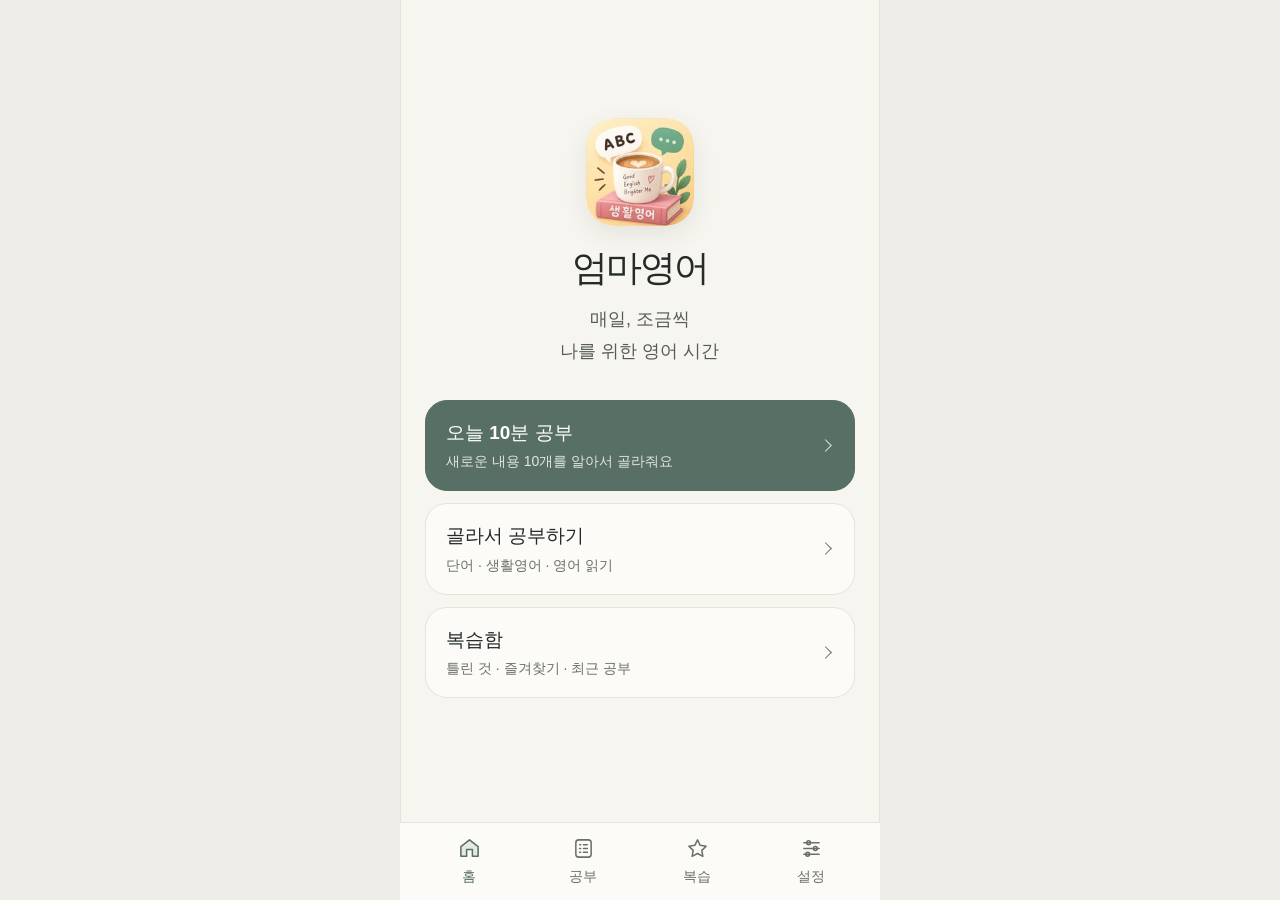
==== index.html @ 27e92c36 "Refresh final study behavior" ====
<!doctype html>
<html lang="ko">
<head>
  <meta charset="utf-8">
  <meta name="viewport" content="width=device-width, initial-scale=1">
  <meta name="theme-color" content="#f7f5ef">
  <meta name="description" content="매일, 조금씩 나를 위한 영어 시간. 엄마영어.">
  <title>엄마영어</title>
  <link rel="icon" href="assets/mom-coffee-icon.jpg?v=1">
  <link rel="stylesheet" href="style.css?v=4">
  <script src="data/words/basic.js" defer></script>
  <script src="data/words/food.js" defer></script>
  <script src="data/words/home.js" defer></script>
  <script src="data/words/travel.js" defer></script>
  <script src="data/words/health.js" defer></script>
  <script src="data/words/feelings.js" defer></script>
  <script src="data/words/kind-university.js" defer></script>
  <script src="data/daily.js" defer></script>
  <script src="data/expressions.js" defer></script>
  <script src="data/patterns.js" defer></script>
  <script src="data/reading.js" defer></script>
  <script src="data/catalog.js" defer></script>
  <script src="app.js?v=9" defer></script>
</head>
<body><div class="app"><main id="main" tabindex="-1"></main><nav id="nav" aria-label="주요 메뉴"></nav></div></body>
</html>
---- style.css ----
:root{font-family:Arial,"Noto Sans KR","Apple SD Gothic Neo",sans-serif;color:#242a27;background:#efede7;font-size:18px;font-synthesis:none;--paper:#f7f5ef;--card:#fcfbf7;--line:#e7e4dc;--muted:#6b706a;--accent:#576f64;--soft:#e5e9e1}*{box-sizing:border-box}body{margin:0}button,a,input{font:inherit}button,a{-webkit-tap-highlight-color:transparent}button{cursor:pointer}button:disabled{cursor:default;opacity:.5}a{color:inherit;text-decoration:none}button:focus-visible,a:focus-visible,input:focus-visible{outline:3px solid #385d50;outline-offset:4px}.app{max-width:480px;min-height:100dvh;margin:auto;background:var(--paper)}main{min-height:100dvh;padding:32px 24px 126px}h1{font-size:1.65rem;font-weight:500;letter-spacing:-.06em;margin:20px 0 25px}h2{font-size:1.15rem;font-weight:500;margin:0 0 16px}p{line-height:1.7}.muted{color:var(--muted);font-size:.88rem}.home{padding-top:72px}.home h1{font-size:2rem;margin-bottom:18px}.intro{margin:0 0 42px;color:#565d57;font-size:1rem;line-height:1.8}.primary,.secondary{display:flex;align-items:center;justify-content:center;gap:14px;min-height:60px;border-radius:18px;border:1px solid transparent;width:100%;padding:16px 18px;line-height:1.4}.primary{background:var(--accent);color:white}.secondary{background:transparent;border-color:#dcded5;color:#343e38}.primary:disabled{background:#85958c}.home .primary{margin-bottom:40px}.chevron{width:9px;height:9px;border-right:1.5px solid currentColor;border-top:1.5px solid currentColor;transform:rotate(45deg);flex-shrink:0;margin-right:4px}.primary .chevron{margin-left:8px}.group{background:var(--card);border:1px solid var(--line);border-radius:22px;padding:5px 18px}.row{display:flex;align-items:center;gap:14px;width:100%;min-height:73px;padding:18px 0;background:none;border:0;border-bottom:1px solid var(--line);text-align:left;color:inherit}.row:last-child{border-bottom:0}.row .chevron{margin-left:auto;color:var(--muted)}.row svg{width:24px;height:24px;flex-shrink:0}.list{display:grid;gap:12px}.list .row{padding:18px 16px;border:1px solid var(--line);border-radius:20px;background:var(--card);min-height:84px}.number{display:grid;place-items:center;width:42px;height:46px;border-radius:15px;background:var(--soft);font-size:.9rem;flex-shrink:0}.row-title{display:block;font-size:1rem;line-height:1.5}.row-desc{display:block;color:var(--muted);font-size:.78rem;margin-top:3px;line-height:1.5}.top{display:flex;align-items:center;gap:12px;min-height:44px}.back{display:grid;place-items:center;width:44px;height:44px;margin-left:-12px;border:0;background:none;border-radius:50%}.back .chevron{transform:rotate(225deg);margin:0}.top-label{font-size:.9rem}.counter{margin-left:auto;font-size:.85rem;color:var(--muted)}.progress{height:5px;border-radius:8px;background:#e3e4dc;overflow:hidden;margin:17px 0 24px}.progress span{height:100%;display:block;background:#8b9b8d}.question{position:relative;display:flex;flex-direction:column;justify-content:center;align-items:center;text-align:center;min-height:210px;padding:28px 20px;background:var(--card);border:1px solid var(--line);border-radius:22px;margin-bottom:16px}.instruction{font-size:.85rem;margin:0 0 24px;color:#545b55}.english{font-size:2.1rem;line-height:1.35;letter-spacing:-.035em;margin:0;overflow-wrap:anywhere}.star{position:absolute;right:12px;top:12px;background:none;border:none;width:44px;height:44px;color:var(--accent)}.star svg{width:24px;height:24px}.star[aria-pressed=true] svg{fill:var(--soft)}.options{display:grid;gap:10px;margin:0 0 22px}.option{display:flex;align-items:center;gap:16px;min-height:62px;border:1px solid var(--line);border-radius:16px;background:var(--card);padding:15px 20px;text-align:left;color:inherit}.radio{width:21px;height:21px;border:2px solid #d9dcd2;background:var(--paper);border-radius:50%;flex-shrink:0}.option.selected{background:var(--accent);color:white;border-color:var(--accent)}.option.selected .radio{background:white;border:5px solid #a6b6a9}.answer{background:var(--soft);padding:16px;border-radius:14px;line-height:1.6;margin:0 0 18px}.answer small{display:block;font-size:.85rem}.complete{text-align:center;padding-top:65px}.check{width:82px;height:82px;display:grid;place-items:center;border-radius:50%;background:#eaece3;margin:0 auto 28px;color:var(--accent);font-size:2.3rem}.complete h1{font-size:1.5rem}.complete p{color:var(--muted);margin-bottom:48px}.complete .secondary{margin-top:12px}.empty{text-align:center;padding:48px 15px}.empty p{color:var(--muted);font-size:.95rem}.empty .secondary{margin-top:30px}.mic{display:grid;place-items:center;width:76px;height:76px;margin:28px auto 18px;background:var(--accent);color:white;border-radius:50%}.mic svg{width:30px;height:30px}.center{text-align:center}.settings{display:grid;gap:20px}.setting{padding:20px;background:var(--card);border:1px solid var(--line);border-radius:20px}.setting legend{padding:0 6px}.choices{display:flex;flex-wrap:wrap;gap:14px}.choices label{display:flex;align-items:center;gap:8px;min-height:44px}input{accent-color:var(--accent)}nav{position:fixed;bottom:0;left:50%;transform:translateX(-50%);width:min(100%,480px);background:rgba(252,251,247,.97);border-top:1px solid var(--line);display:grid;grid-template-columns:repeat(4,1fr);padding:14px 12px calc(14px + env(safe-area-inset-bottom));z-index:2}nav a{display:flex;flex-direction:column;align-items:center;gap:7px;color:var(--muted);font-size:.78rem;min-height:46px}nav svg{width:23px;height:23px}nav a[aria-current=page]{color:var(--accent);font-weight:bold}nav a[aria-current=page] svg{fill:var(--soft)}svg{fill:none;stroke:currentColor;stroke-width:1.6;stroke-linecap:round;stroke-linejoin:round}.small-note{font-size:.8rem;color:var(--muted);line-height:1.6;margin-top:26px}@media(min-width:650px){.app{border-left:1px solid #e4e1d8;border-right:1px solid #e4e1d8}main{padding-top:46px}.home{padding-top:95px}}@media(max-width:360px){main{padding-left:18px;padding-right:18px}.list .row{padding:16px 12px;gap:10px}}@media(prefers-reduced-motion:no-preference){button,a{transition:background-color .15s,color .15s}}
.study-card{position:relative;background:var(--card);border:1px solid var(--line);border-radius:20px;padding:25px 52px 24px 20px}.speak-word{display:block;max-width:100%;padding:6px 0;border:0;background:none;color:var(--accent);font-size:1.45rem;text-align:left;line-height:1.4;overflow-wrap:anywhere}.speak-word span{font-size:1rem}.translation{margin:10px 0 0;font-size:1.1rem}.study-actions{display:grid;gap:12px;margin:28px 0 0}.result-score{text-align:center;background:var(--soft);padding:28px 16px;border-radius:22px;margin-bottom:28px}.result-score strong{font-size:2.4rem;font-weight:500;color:var(--accent)}.result-score p{margin-bottom:0}.option:disabled{opacity:1}.option{overflow-wrap:anywhere}#speech-status:empty{display:none}

/* 2026-09 simplified home/navigation */
.home{padding-top:48px;text-align:center}
.home-icon{display:block;width:108px;height:108px;object-fit:cover;border-radius:28px;margin:0 auto 18px;box-shadow:0 8px 24px rgba(54,65,59,.10)}
.home h1{margin:8px 0 10px}
.home .intro{margin:0 0 32px}
.home-choices{display:grid;gap:12px;text-align:left}
.home-choice{display:flex;align-items:center;gap:14px;min-height:86px;padding:18px 20px;border:1px solid var(--line);border-radius:22px;background:var(--card)}
.home-choice>span:first-child{display:block;min-width:0}
.home-choice strong{display:block;font-size:1.05rem;font-weight:600;line-height:1.45}
.home-choice small{display:block;margin-top:5px;color:var(--muted);font-size:.78rem;line-height:1.5}
.home-choice .chevron{margin-left:auto;color:var(--muted)}
.home-choice.today-choice{background:var(--accent);border-color:var(--accent);color:#fff}
.home-choice.today-choice small,.home-choice.today-choice .chevron{color:rgba(255,255,255,.82)}
@media(min-width:650px){.home{padding-top:72px}}
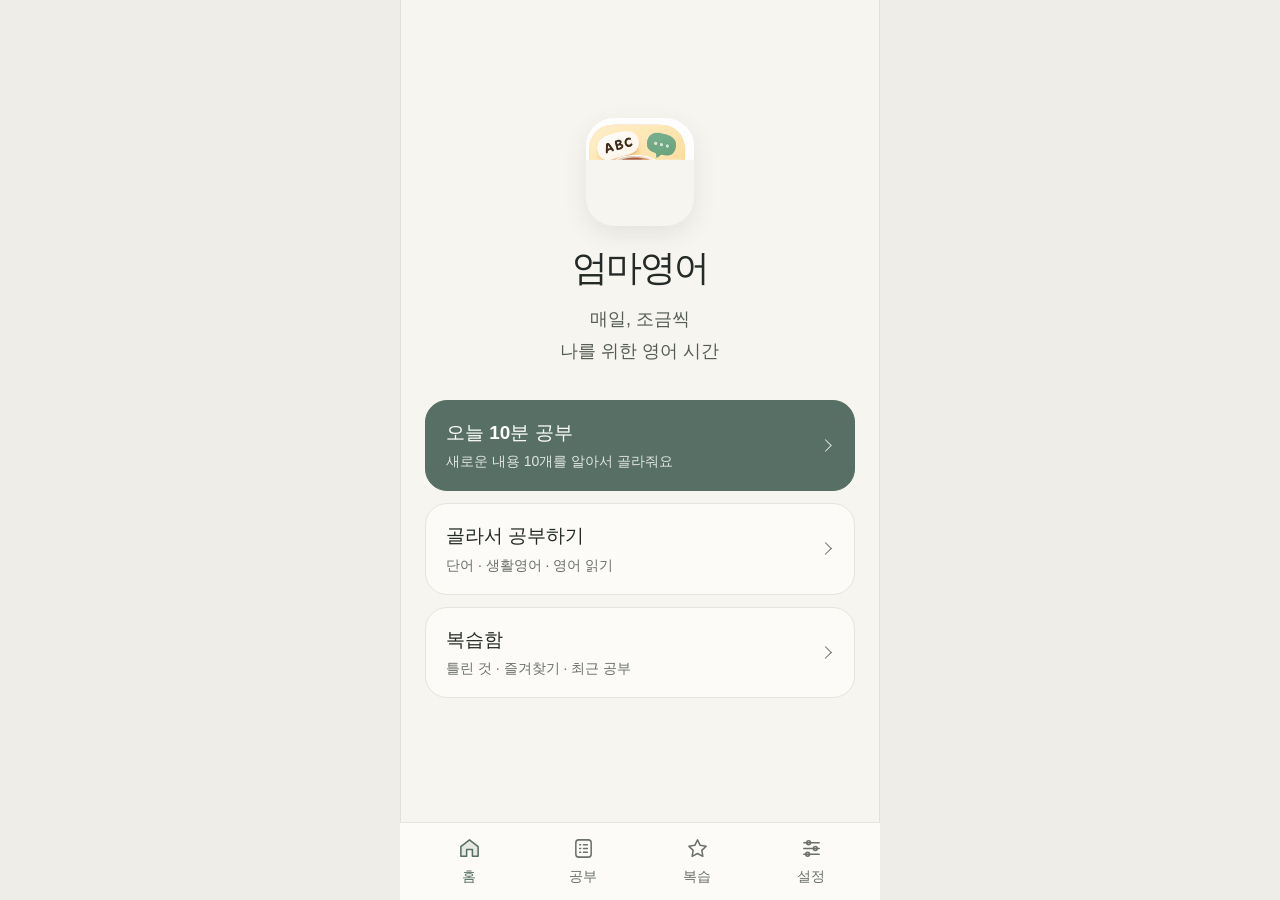
==== commit 89742d72: "Refresh merged vocabulary assets" ====
--- a/index.html
+++ b/index.html
@@ -1,12 +1,17 @@
 <!doctype html>
 <html lang="ko">
 <head>
+  <script defer src="https://cloud.umami.is/script.js" data-website-id="a99a6c7e-1fa4-4572-aada-285b1e8ce1f7"></script>
   <meta charset="utf-8">
   <meta name="viewport" content="width=device-width, initial-scale=1">
   <meta name="theme-color" content="#f7f5ef">
   <meta name="description" content="매일, 조금씩 나를 위한 영어 시간. 엄마영어.">
+  <meta name="application-name" content="엄마영어">
+  <meta name="apple-mobile-web-app-title" content="엄마영어">
   <title>엄마영어</title>
-  <link rel="icon" href="assets/mom-coffee-icon.jpg?v=1">
+  <link rel="icon" type="image/png" sizes="192x192" href="assets/mom-coffee-icon-192.png?v=3">
+  <link rel="apple-touch-icon" sizes="192x192" href="assets/mom-coffee-icon-192.png?v=3">
+  <link rel="manifest" href="manifest.webmanifest?v=2">
   <link rel="stylesheet" href="style.css?v=4">
   <script src="data/words/basic.js" defer></script>
   <script src="data/words/food.js" defer></script>
@@ -19,8 +24,8 @@
   <script src="data/expressions.js" defer></script>
   <script src="data/patterns.js" defer></script>
   <script src="data/reading.js" defer></script>
-  <script src="data/catalog.js" defer></script>
-  <script src="app.js?v=9" defer></script>
+  <script src="data/catalog.js?v=2" defer></script>
+  <script src="app.js?v=11" defer></script>
 </head>
 <body><div class="app"><main id="main" tabindex="-1"></main><nav id="nav" aria-label="주요 메뉴"></nav></div></body>
 </html>
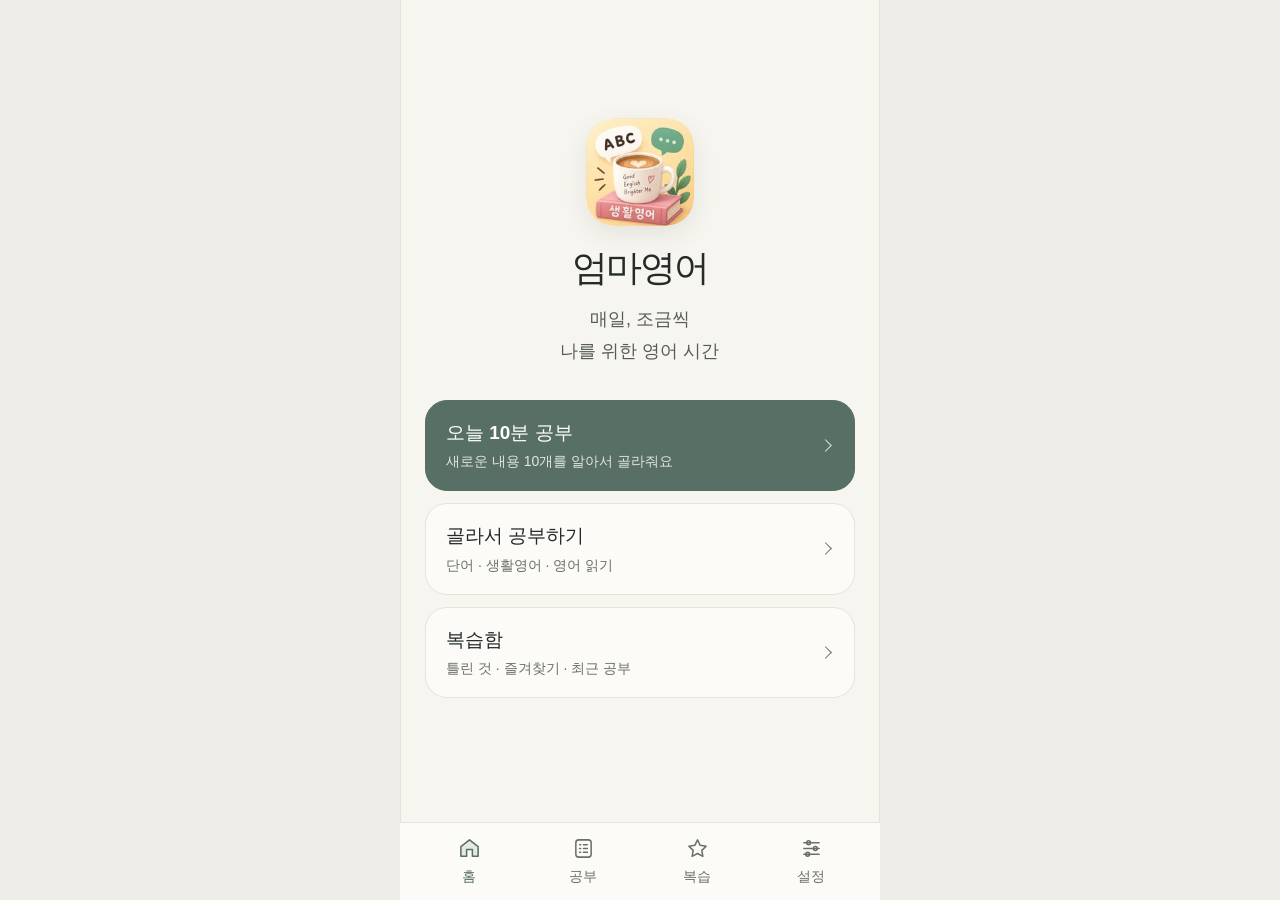
==== commit 13a5410d: "Restore original coffee artwork on home screen" ====
--- a/index.html
+++ b/index.html
@@ -25,7 +25,7 @@
   <script src="data/patterns.js" defer></script>
   <script src="data/reading.js" defer></script>
   <script src="data/catalog.js?v=2" defer></script>
-  <script src="app.js?v=11" defer></script>
+  <script src="app.js?v=12" defer></script>
 </head>
 <body><div class="app"><main id="main" tabindex="-1"></main><nav id="nav" aria-label="주요 메뉴"></nav></div></body>
 </html>
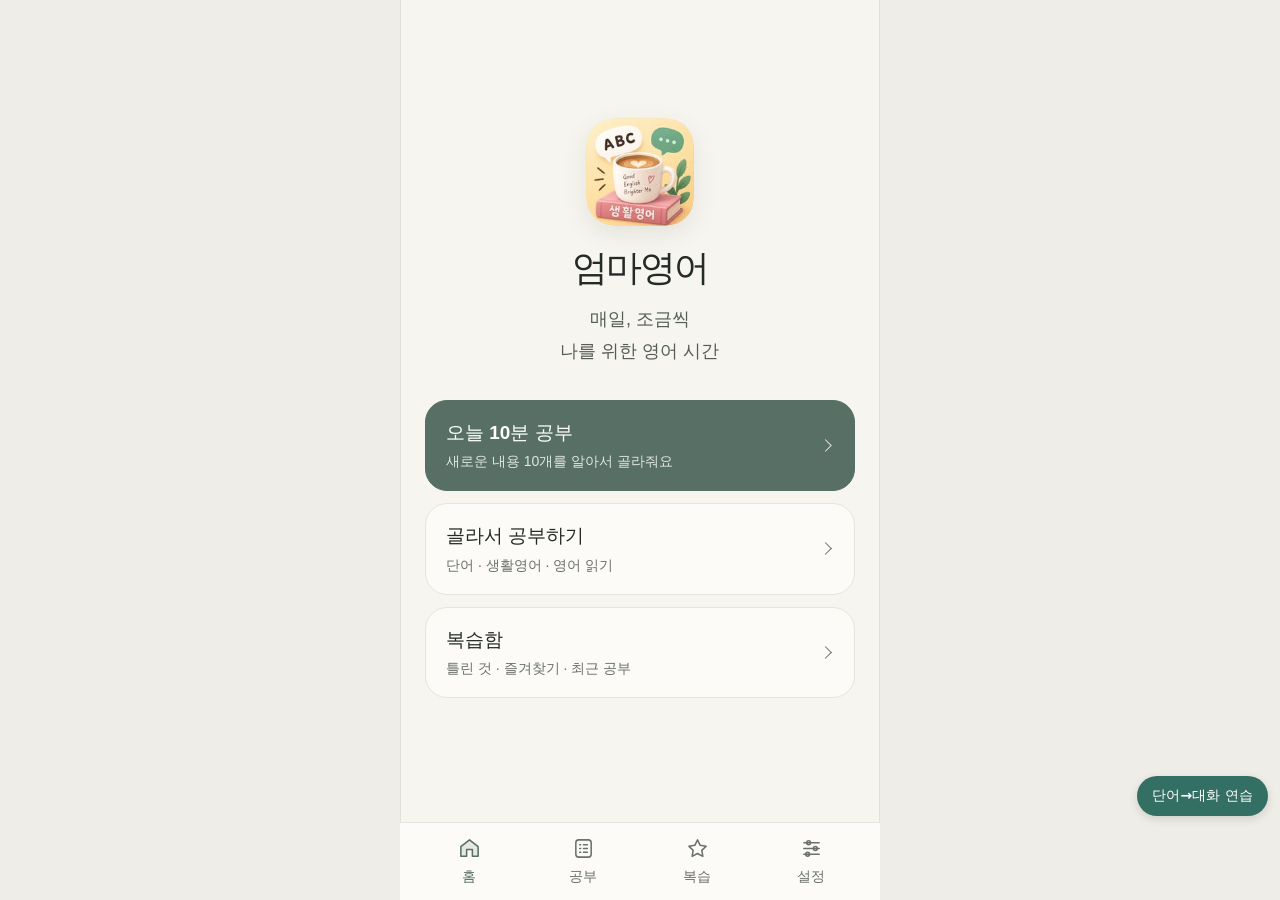
==== commit 4a4b66e9: "Link new practice screen without changing existing app state" ====
--- a/index.html
+++ b/index.html
@@ -27,5 +27,5 @@
   <script src="data/catalog.js?v=2" defer></script>
   <script src="app.js?v=12" defer></script>
 </head>
-<body><div class="app"><main id="main" tabindex="-1"></main><nav id="nav" aria-label="주요 메뉴"></nav></div></body>
+<body><div class="app"><main id="main" tabindex="-1"></main><nav id="nav" aria-label="주요 메뉴"></nav></div><a href="word-to-conversation.html" style="position:fixed;right:12px;bottom:84px;background:#346f63;color:white;padding:11px 15px;border-radius:25px;text-decoration:none;font:600 14px system-ui;z-index:10;box-shadow:0 3px 10px #0002">단어→대화 연습</a></body>
 </html>
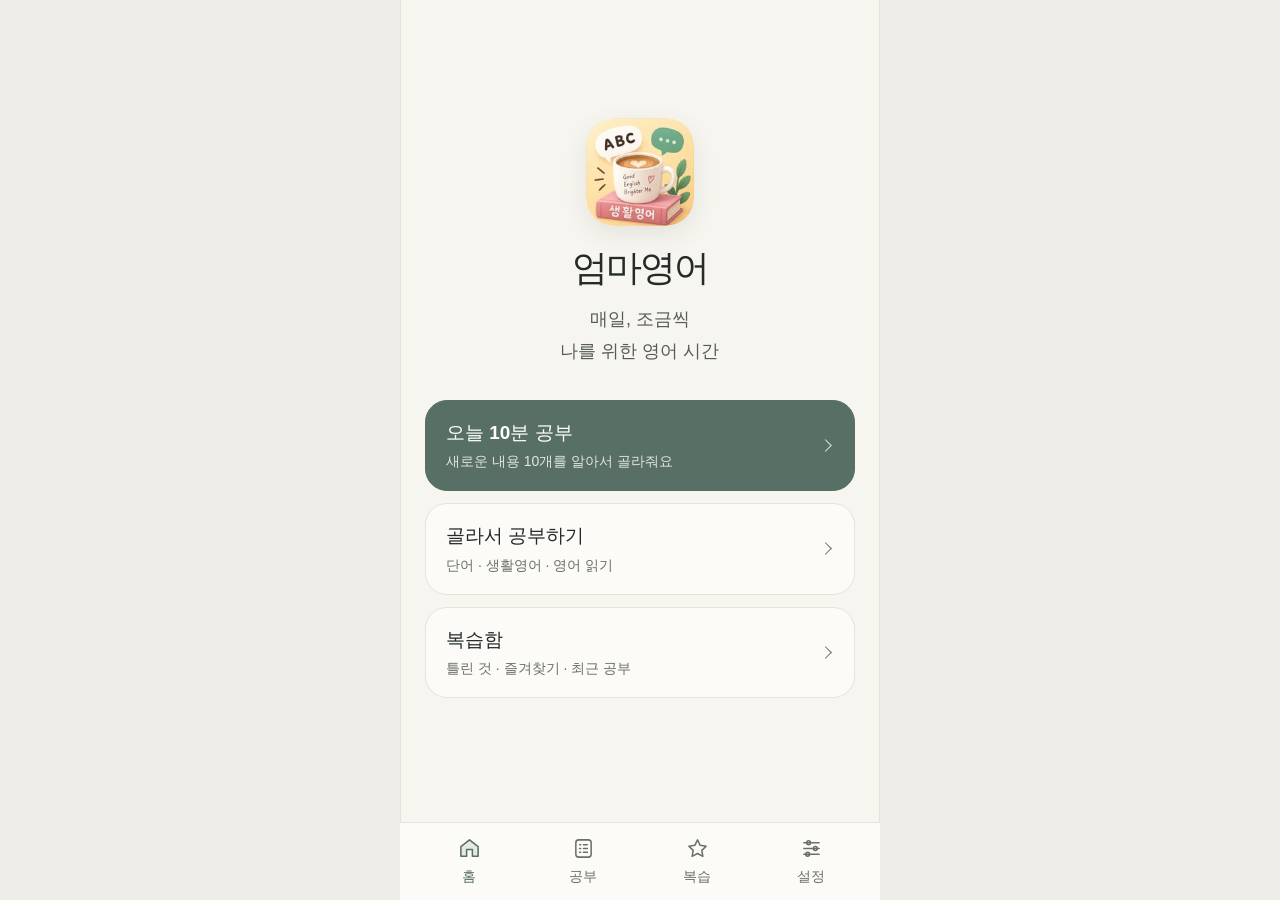
==== commit 4abe0e34: "Integrate place courses into Mom English study and review" ====
--- a/index.html
+++ b/index.html
@@ -12,7 +12,7 @@
   <link rel="icon" type="image/png" sizes="192x192" href="assets/mom-coffee-icon-192.png?v=3">
   <link rel="apple-touch-icon" sizes="192x192" href="assets/mom-coffee-icon-192.png?v=3">
   <link rel="manifest" href="manifest.webmanifest?v=2">
-  <link rel="stylesheet" href="style.css?v=4">
+  <link rel="stylesheet" href="style.css?v=5">
   <script src="data/words/basic.js" defer></script>
   <script src="data/words/food.js" defer></script>
   <script src="data/words/home.js" defer></script>
@@ -25,7 +25,8 @@
   <script src="data/patterns.js" defer></script>
   <script src="data/reading.js" defer></script>
   <script src="data/catalog.js?v=2" defer></script>
-  <script src="app.js?v=12" defer></script>
+  <script src="data/places.js" defer></script>
+  <script src="app.js?v=13" defer></script>
 </head>
-<body><div class="app"><main id="main" tabindex="-1"></main><nav id="nav" aria-label="주요 메뉴"></nav></div><a href="word-to-conversation.html" style="position:fixed;right:12px;bottom:84px;background:#346f63;color:white;padding:11px 15px;border-radius:25px;text-decoration:none;font:600 14px system-ui;z-index:10;box-shadow:0 3px 10px #0002">단어→대화 연습</a></body>
+<body><div class="app"><main id="main" tabindex="-1"></main><nav id="nav" aria-label="주요 메뉴"></nav></div></body>
 </html>
--- a/style.css
+++ b/style.css
@@ -15,3 +15,8 @@
 .home-choice.today-choice{background:var(--accent);border-color:var(--accent);color:#fff}
 .home-choice.today-choice small,.home-choice.today-choice .chevron{color:rgba(255,255,255,.82)}
 @media(min-width:650px){.home{padding-top:72px}}
+
+#place-cards { margin-top: 16px; }
+#place-cards .speak-word, #place-cards summary { min-height: 44px; }
+#place-cards summary { padding-block: 12px; cursor: pointer; }
+#place-cards details { margin-top: 8px; }
